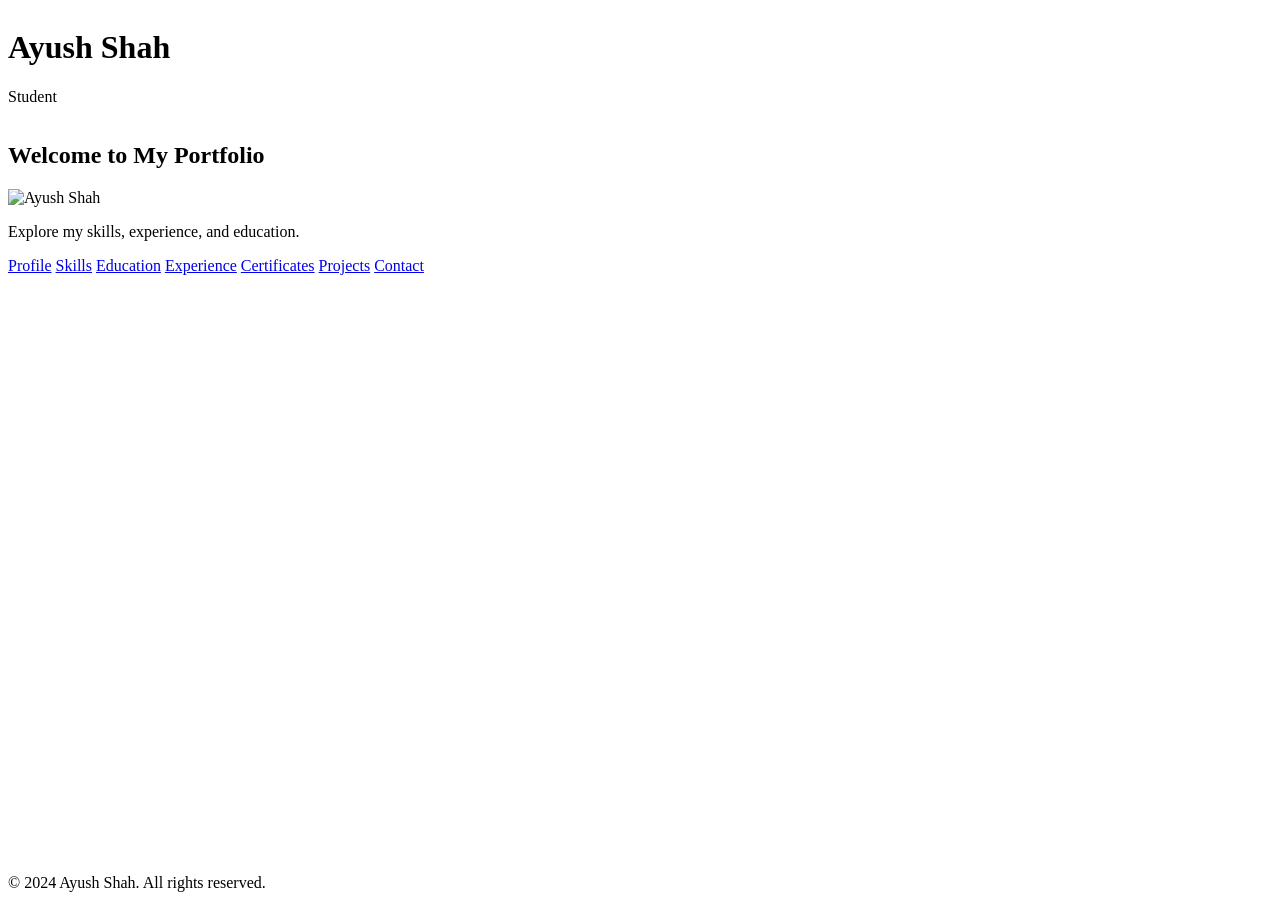
==== index.html @ 20c6b404 "new code" ====
<!DOCTYPE html>
<html lang="en">
<head>
    <meta charset="UTF-8">
    <meta name="viewport" content="width=device-width, initial-scale=1.0">
    <title>Ayush Shah - Portfolio</title>
    <script src="https://cdn.tailwindcss.com"></script>
    <link rel="icon" href="profile1.jpg" type="image/jpg">

    <style>
        /* Ensure the footer sticks to the bottom */
        body {
            display: flex;
            flex-direction: column;
            min-height: 100vh;
        }

        main {
            flex: 10; /* Push the footer to the bottom */
        }
    </style>
</head>
<body class="bg-gray-50 text-gray-800">
    <!-- Header -->
    <header class="bg-blue-600 text-white py-4">
        <div class="container mx-auto text-center">
            <h1 class="text-4xl font-bold">Ayush Shah</h1>
            <p class="text-lg">Student</p>
        </div>
    </header>

    <!-- Main Content -->
    <main class="container mx-auto text-center py-10">
        <h2 class="text-2xl font-bold mb-6">Welcome to My Portfolio</h2>
          <div class="mb-6">
            <img src="profile1.jpg" alt="Ayush Shah" class="w-48 h-48 rounded-full mx-auto shadow-lg">
        </div>
        <p class="mb-8 text-gray-600">Explore my skills, experience, and education.</p>
       <div class="flex flex-wrap justify-center space-x-4">
    <a href="profile.html" class="px-6 py-2 bg-blue-500 text-white rounded hover:bg-blue-700 mb-4">Profile</a>
    <a href="skills.html" class="px-6 py-2 bg-blue-500 text-white rounded hover:bg-blue-700 mb-4">Skills</a>
    <a href="education.html" class="px-6 py-2 bg-blue-500 text-white rounded hover:bg-blue-700 mb-4">Education</a>
    <a href="experience.html" class="px-6 py-2 bg-blue-500 text-white rounded hover:bg-blue-700 mb-4">Experience</a>
    <a href="certificates.html" class="px-6 py-2 bg-blue-500 text-white rounded hover:bg-blue-700 mb-4">Certificates</a>
   
    <a href="projects.html" class="px-4 py-2 bg-blue-500 text-white rounded hover:bg-blue-700 mb-4">Projects</a>
    <a href="contact.html" class="px-6 py-2 bg-blue-500 text-white rounded hover:bg-blue-700 mb-4">Contact</a>
</div>

    </main>

    <!-- Footer -->
    <footer class="bg-gray-800 text-white py-4 text-center">
        <p>© 2024 Ayush Shah. All rights reserved.</p>
    </footer>
</body>
</html>
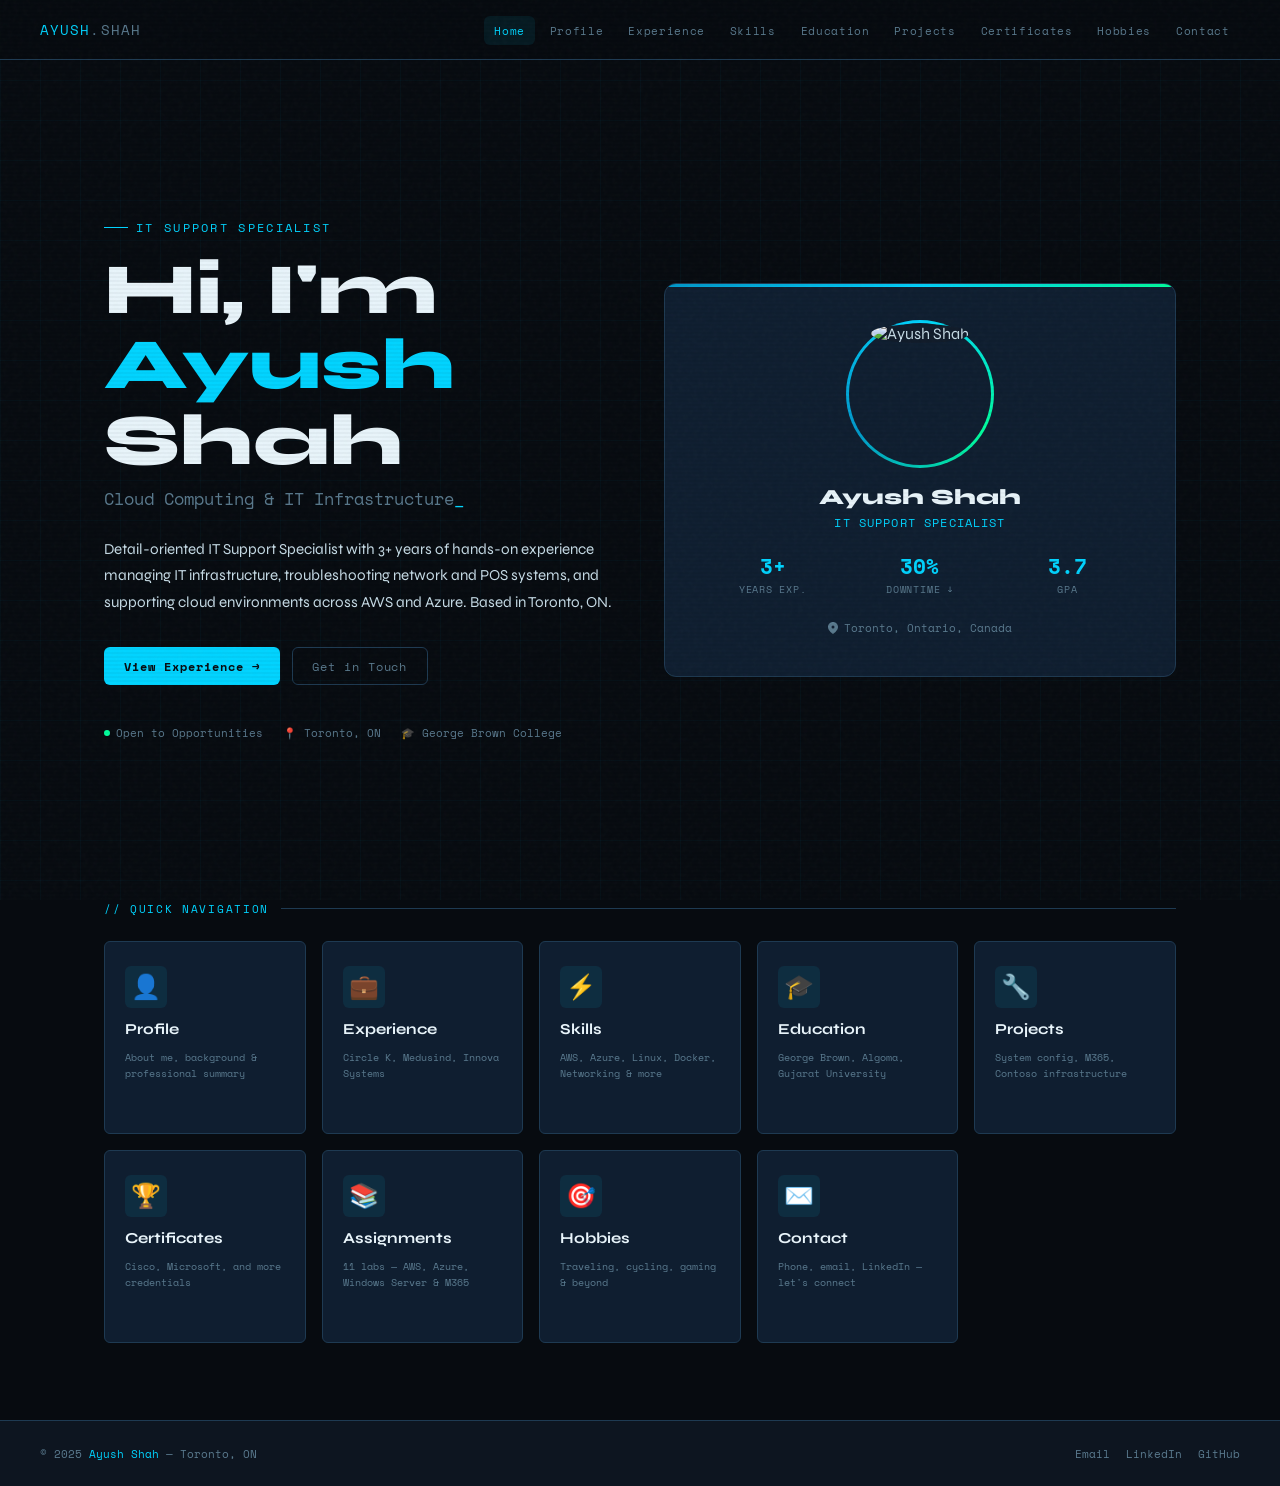
==== commit 3147fad8: "Add files via upload" ====
--- a/index.html
+++ b/index.html
@@ -1,57 +1,383 @@
-<!DOCTYPE html>
-<html lang="en">
-<head>
-    <meta charset="UTF-8">
-    <meta name="viewport" content="width=device-width, initial-scale=1.0">
-    <title>Ayush Shah - Portfolio</title>
-    <script src="https://cdn.tailwindcss.com"></script>
-    <link rel="icon" href="profile1.jpg" type="image/jpg">
-
-    <style>
-        /* Ensure the footer sticks to the bottom */
-        body {
-            display: flex;
-            flex-direction: column;
-            min-height: 100vh;
-        }
-
-        main {
-            flex: 10; /* Push the footer to the bottom */
-        }
-    </style>
-</head>
-<body class="bg-gray-50 text-gray-800">
-    <!-- Header -->
-    <header class="bg-blue-600 text-white py-4">
-        <div class="container mx-auto text-center">
-            <h1 class="text-4xl font-bold">Ayush Shah</h1>
-            <p class="text-lg">Student</p>
-        </div>
-    </header>
-
-    <!-- Main Content -->
-    <main class="container mx-auto text-center py-10">
-        <h2 class="text-2xl font-bold mb-6">Welcome to My Portfolio</h2>
-          <div class="mb-6">
-            <img src="profile1.jpg" alt="Ayush Shah" class="w-48 h-48 rounded-full mx-auto shadow-lg">
-        </div>
-        <p class="mb-8 text-gray-600">Explore my skills, experience, and education.</p>
-       <div class="flex flex-wrap justify-center space-x-4">
-    <a href="profile.html" class="px-6 py-2 bg-blue-500 text-white rounded hover:bg-blue-700 mb-4">Profile</a>
-    <a href="skills.html" class="px-6 py-2 bg-blue-500 text-white rounded hover:bg-blue-700 mb-4">Skills</a>
-    <a href="education.html" class="px-6 py-2 bg-blue-500 text-white rounded hover:bg-blue-700 mb-4">Education</a>
-    <a href="experience.html" class="px-6 py-2 bg-blue-500 text-white rounded hover:bg-blue-700 mb-4">Experience</a>
-    <a href="certificates.html" class="px-6 py-2 bg-blue-500 text-white rounded hover:bg-blue-700 mb-4">Certificates</a>
-   
-    <a href="projects.html" class="px-4 py-2 bg-blue-500 text-white rounded hover:bg-blue-700 mb-4">Projects</a>
-    <a href="contact.html" class="px-6 py-2 bg-blue-500 text-white rounded hover:bg-blue-700 mb-4">Contact</a>
-</div>
-
-    </main>
-
-    <!-- Footer -->
-    <footer class="bg-gray-800 text-white py-4 text-center">
-        <p>© 2024 Ayush Shah. All rights reserved.</p>
-    </footer>
-</body>
-</html>
+<!DOCTYPE html>
+<html lang="en">
+<head>
+  <meta charset="UTF-8">
+  <meta name="viewport" content="width=device-width, initial-scale=1.0">
+  <title>Ayush Shah — IT Support Specialist</title>
+  <link rel="icon" href="profile1.jpg" type="image/jpg">
+  <link rel="stylesheet" href="style.css">
+  <style>
+    /* ── HERO ── */
+    .hero {
+      min-height: calc(100vh - 60px);
+      display: grid;
+      grid-template-columns: 1fr 1fr;
+      gap: 3rem;
+      align-items: center;
+      padding: clamp(2rem, 6vw, 5rem) clamp(1rem, 5vw, 4rem);
+      max-width: 1200px;
+      margin: 0 auto;
+    }
+    @media (max-width: 768px) {
+      .hero { grid-template-columns: 1fr; text-align: center; gap: 2rem; padding-top: 2.5rem; }
+      .hero-right { order: -1; }
+    }
+
+    .hero-eyebrow {
+      font-family: var(--mono);
+      font-size: 0.72rem;
+      color: var(--accent);
+      letter-spacing: 0.2em;
+      text-transform: uppercase;
+      margin-bottom: 1rem;
+      display: flex; align-items: center; gap: 0.5rem;
+    }
+    .hero-eyebrow::before {
+      content: '';
+      width: 24px; height: 1px;
+      background: var(--accent);
+    }
+    @media (max-width: 768px) {
+      .hero-eyebrow { justify-content: center; }
+      .hero-eyebrow::before { display: none; }
+    }
+
+    .hero h1 {
+      font-family: var(--sans);
+      font-size: clamp(2.5rem, 6vw, 4.5rem);
+      font-weight: 800;
+      color: var(--text-bright);
+      line-height: 1.05;
+      margin-bottom: 0.5rem;
+    }
+    .hero h1 .name-accent { color: var(--accent); }
+
+    .hero-role {
+      font-family: var(--mono);
+      font-size: clamp(0.9rem, 2vw, 1.05rem);
+      color: var(--text-dim);
+      margin-bottom: 1.5rem;
+      min-height: 1.5em;
+    }
+
+    .hero-summary {
+      font-size: clamp(0.88rem, 1.5vw, 0.95rem);
+      color: var(--text);
+      line-height: 1.75;
+      max-width: 520px;
+      margin-bottom: 2rem;
+    }
+    @media (max-width: 768px) { .hero-summary { margin: 0 auto 2rem; } }
+
+    .hero-cta {
+      display: flex; flex-wrap: wrap; gap: 0.75rem;
+      margin-bottom: 2.5rem;
+    }
+    @media (max-width: 768px) { .hero-cta { justify-content: center; } }
+
+    .hero-meta {
+      display: flex; flex-wrap: wrap; gap: 1.25rem;
+      font-family: var(--mono); font-size: 0.68rem;
+      color: var(--text-dim);
+    }
+    @media (max-width: 768px) { .hero-meta { justify-content: center; } }
+    .hero-meta span { display: flex; align-items: center; gap: 0.35rem; }
+    .dot-green { width: 6px; height: 6px; background: var(--green); border-radius: 50%; animation: pulse-glow 2s infinite; }
+
+    /* ── Profile card ── */
+    .profile-card {
+      background: var(--panel);
+      border: 1px solid var(--border);
+      border-radius: 12px;
+      padding: 2.5rem;
+      text-align: center;
+      position: relative;
+      overflow: hidden;
+    }
+    .profile-card::before {
+      content: '';
+      position: absolute; top: 0; left: 0; right: 0; height: 3px;
+      background: linear-gradient(90deg, var(--accent2), var(--accent), var(--green));
+    }
+    .profile-img-wrap {
+      width: 140px; height: 140px;
+      margin: 0 auto 1.25rem;
+      position: relative;
+    }
+    .profile-img-wrap::before {
+      content: '';
+      position: absolute; inset: -4px;
+      border-radius: 50%;
+      background: conic-gradient(var(--accent), var(--green), var(--accent2), var(--accent));
+      animation: spin 4s linear infinite;
+    }
+    @keyframes spin { to { transform: rotate(360deg); } }
+    .profile-img-wrap::after {
+      content: '';
+      position: absolute; inset: -1px;
+      border-radius: 50%;
+      background: var(--panel);
+    }
+    .profile-img-wrap img {
+      position: relative; z-index: 1;
+      width: 100%; height: 100%;
+      border-radius: 50%;
+      object-fit: cover;
+    }
+    .profile-name {
+      font-family: var(--sans);
+      font-size: 1.35rem;
+      font-weight: 800;
+      color: var(--text-bright);
+      margin-bottom: 0.25rem;
+    }
+    .profile-title {
+      font-family: var(--mono);
+      font-size: 0.72rem;
+      color: var(--accent);
+      letter-spacing: 0.1em;
+      text-transform: uppercase;
+      margin-bottom: 1.25rem;
+    }
+    .profile-stats {
+      display: grid; grid-template-columns: 1fr 1fr 1fr;
+      gap: 0.75rem; margin-bottom: 1.5rem;
+    }
+    .p-stat { text-align: center; }
+    .p-stat-num {
+      font-family: var(--mono);
+      font-size: 1.3rem;
+      font-weight: 700;
+      color: var(--accent);
+    }
+    .p-stat-lbl {
+      font-family: var(--mono);
+      font-size: 0.6rem;
+      color: var(--text-dim);
+      letter-spacing: 0.08em;
+      text-transform: uppercase;
+    }
+    .profile-location {
+      font-family: var(--mono);
+      font-size: 0.68rem;
+      color: var(--text-dim);
+      display: flex; align-items: center; justify-content: center; gap: 0.4rem;
+    }
+
+    /* ── Nav cards ── */
+    .nav-section {
+      padding: 0 clamp(1rem, 5vw, 4rem) clamp(3rem, 6vw, 5rem);
+      max-width: 1200px;
+      margin: 0 auto;
+    }
+    .nav-cards {
+      display: grid;
+      grid-template-columns: repeat(auto-fill, minmax(200px, 1fr));
+      gap: 1rem;
+    }
+    .nav-card {
+      background: var(--panel);
+      border: 1px solid var(--border);
+      border-radius: var(--radius);
+      padding: 1.5rem 1.25rem;
+      text-decoration: none;
+      display: flex; flex-direction: column; gap: 0.75rem;
+      transition: all var(--transition);
+      position: relative; overflow: hidden;
+      cursor: pointer;
+    }
+    .nav-card::after {
+      content: '';
+      position: absolute; inset: 0;
+      background: radial-gradient(circle at 50% 0%, rgba(0,212,255,0.06) 0%, transparent 70%);
+      opacity: 0;
+      transition: opacity var(--transition);
+    }
+    .nav-card:hover {
+      border-color: var(--accent);
+      transform: translateY(-3px);
+      box-shadow: 0 12px 40px rgba(0,212,255,0.1);
+    }
+    .nav-card:hover::after { opacity: 1; }
+    .nav-card-icon {
+      font-size: 1.5rem;
+      width: 42px; height: 42px;
+      background: rgba(0,212,255,0.08);
+      border-radius: var(--radius);
+      display: flex; align-items: center; justify-content: center;
+    }
+    .nav-card-title {
+      font-family: var(--sans);
+      font-size: 0.95rem;
+      font-weight: 700;
+      color: var(--text-bright);
+    }
+    .nav-card-desc {
+      font-family: var(--mono);
+      font-size: 0.65rem;
+      color: var(--text-dim);
+      line-height: 1.5;
+    }
+    .nav-card-arrow {
+      font-family: var(--mono);
+      font-size: 0.65rem;
+      color: var(--accent);
+      opacity: 0;
+      transform: translateX(-6px);
+      transition: all var(--transition);
+      margin-top: auto;
+    }
+    .nav-card:hover .nav-card-arrow {
+      opacity: 1;
+      transform: translateX(0);
+    }
+  </style>
+</head>
+<body>
+  <div class="grid-bg"></div>
+
+  <!-- Navigation -->
+  <nav>
+    <a href="index.html" class="nav-brand">AYUSH<span>.SHAH</span></a>
+    <button class="nav-toggle" id="navToggle" aria-label="Menu">
+      <span></span><span></span><span></span>
+    </button>
+    <ul class="nav-links" id="navLinks">
+      <li><a href="index.html">Home</a></li>
+      <li><a href="profile.html">Profile</a></li>
+      <li><a href="experience.html">Experience</a></li>
+      <li><a href="skills.html">Skills</a></li>
+      <li><a href="education.html">Education</a></li>
+      <li><a href="projects.html">Projects</a></li>
+      <li><a href="certificates.html">Certificates</a></li>
+      <li><a href="hobbies.html">Hobbies</a></li>
+      <li><a href="contact.html">Contact</a></li>
+    </ul>
+  </nav>
+
+  <div class="page-wrapper">
+    <!-- Hero -->
+    <section class="hero">
+      <div class="hero-left animate-up">
+        <p class="hero-eyebrow">IT Support Specialist</p>
+        <h1>Hi, I'm <span class="name-accent">Ayush</span><br>Shah</h1>
+        <p class="hero-role cursor-blink">Cloud Computing &amp; IT Infrastructure</p>
+        <p class="hero-summary">
+          Detail-oriented IT Support Specialist with 3+ years of hands-on experience managing IT infrastructure, troubleshooting network and POS systems, and supporting cloud environments across AWS and Azure. Based in Toronto, ON.
+        </p>
+        <div class="hero-cta">
+          <a href="experience.html" class="btn btn-primary">View Experience →</a>
+          <a href="contact.html" class="btn btn-outline">Get in Touch</a>
+        </div>
+        <div class="hero-meta">
+          <span><span class="dot-green"></span> Open to Opportunities</span>
+          <span>📍 Toronto, ON</span>
+          <span>🎓 George Brown College</span>
+        </div>
+      </div>
+
+      <div class="hero-right animate-up-d2">
+        <div class="profile-card">
+          <div class="profile-img-wrap">
+            <img src="profile1.jpg" alt="Ayush Shah" onerror="this.style.background='var(--bg3)';this.removeAttribute('src')">
+          </div>
+          <div class="profile-name">Ayush Shah</div>
+          <div class="profile-title">IT Support Specialist</div>
+          <div class="profile-stats">
+            <div class="p-stat">
+              <div class="p-stat-num">3+</div>
+              <div class="p-stat-lbl">Years Exp.</div>
+            </div>
+            <div class="p-stat">
+              <div class="p-stat-num">30%</div>
+              <div class="p-stat-lbl">Downtime ↓</div>
+            </div>
+            <div class="p-stat">
+              <div class="p-stat-num">3.7</div>
+              <div class="p-stat-lbl">GPA</div>
+            </div>
+          </div>
+          <div class="profile-location">
+            <svg width="10" height="12" viewBox="0 0 10 12" fill="none"><path d="M5 0C2.24 0 0 2.24 0 5c0 3.75 5 7 5 7s5-3.25 5-7c0-2.76-2.24-5-5-5zm0 6.5A1.5 1.5 0 1 1 5 3.5a1.5 1.5 0 0 1 0 3z" fill="currentColor"/></svg>
+            Toronto, Ontario, Canada
+          </div>
+        </div>
+      </div>
+    </section>
+
+    <!-- Dashboard Nav Cards -->
+    <section class="nav-section">
+      <p class="section-title animate-up-d3">// quick navigation</p>
+      <div class="nav-cards">
+        <a href="profile.html" class="nav-card animate-up-d1">
+          <div class="nav-card-icon">👤</div>
+          <div class="nav-card-title">Profile</div>
+          <div class="nav-card-desc">About me, background & professional summary</div>
+          <div class="nav-card-arrow">→ view profile</div>
+        </a>
+        <a href="experience.html" class="nav-card animate-up-d2">
+          <div class="nav-card-icon">💼</div>
+          <div class="nav-card-title">Experience</div>
+          <div class="nav-card-desc">Circle K, Medusind, Innova Systems</div>
+          <div class="nav-card-arrow">→ view experience</div>
+        </a>
+        <a href="skills.html" class="nav-card animate-up-d2">
+          <div class="nav-card-icon">⚡</div>
+          <div class="nav-card-title">Skills</div>
+          <div class="nav-card-desc">AWS, Azure, Linux, Docker, Networking & more</div>
+          <div class="nav-card-arrow">→ view skills</div>
+        </a>
+        <a href="education.html" class="nav-card animate-up-d3">
+          <div class="nav-card-icon">🎓</div>
+          <div class="nav-card-title">Education</div>
+          <div class="nav-card-desc">George Brown, Algoma, Gujarat University</div>
+          <div class="nav-card-arrow">→ view education</div>
+        </a>
+        <a href="projects.html" class="nav-card animate-up-d3">
+          <div class="nav-card-icon">🔧</div>
+          <div class="nav-card-title">Projects</div>
+          <div class="nav-card-desc">System config, M365, Contoso infrastructure</div>
+          <div class="nav-card-arrow">→ view projects</div>
+        </a>
+        <a href="certificates.html" class="nav-card animate-up-d4">
+          <div class="nav-card-icon">🏆</div>
+          <div class="nav-card-title">Certificates</div>
+          <div class="nav-card-desc">Cisco, Microsoft, and more credentials</div>
+          <div class="nav-card-arrow">→ view certificates</div>
+        </a>
+        <a href="assignments.html" class="nav-card animate-up-d4">
+          <div class="nav-card-icon">📚</div>
+          <div class="nav-card-title">Assignments</div>
+          <div class="nav-card-desc">11 labs — AWS, Azure, Windows Server & M365</div>
+          <div class="nav-card-arrow">→ view assignments</div>
+        </a>
+        <a href="hobbies.html" class="nav-card animate-up-d4">
+          <div class="nav-card-icon">🎯</div>
+          <div class="nav-card-title">Hobbies</div>
+          <div class="nav-card-desc">Traveling, cycling, gaming & beyond</div>
+          <div class="nav-card-arrow">→ view hobbies</div>
+        </a>
+        <a href="contact.html" class="nav-card animate-up-d5">
+          <div class="nav-card-icon">✉️</div>
+          <div class="nav-card-title">Contact</div>
+          <div class="nav-card-desc">Phone, email, LinkedIn — let's connect</div>
+          <div class="nav-card-arrow">→ get in touch</div>
+        </a>
+      </div>
+    </section>
+  </div>
+
+  <footer>
+    <div class="footer-left">
+      © 2025 <a href="index.html">Ayush Shah</a> — Toronto, ON
+    </div>
+    <div class="footer-links">
+      <a href="mailto:ayush28shah@gmail.com">Email</a>
+      <a href="https://www.linkedin.com/in/beayushman" target="_blank">LinkedIn</a>
+      <a href="https://github.com/Ayush28shah" target="_blank">GitHub</a>
+    </div>
+  </footer>
+
+  <script src="script.js"></script>
+</body>
+</html>
--- a/style.css
+++ b/style.css
@@ -0,0 +1,446 @@
+/* ==========================================
+   AYUSH SHAH PORTFOLIO — GLOBAL STYLES
+   Dark Tech / Terminal Aesthetic
+   ========================================== */
+
+@import url('https://fonts.googleapis.com/css2?family=Space+Mono:ital,wght@0,400;0,700;1,400&family=Syne:wght@400;600;700;800&display=swap');
+
+:root {
+  --bg:        #070b10;
+  --bg2:       #0d1520;
+  --bg3:       #111c2b;
+  --panel:     #0f1e30;
+  --border:    #1e3a52;
+  --accent:    #00d4ff;
+  --accent2:   #0099cc;
+  --green:     #00ff9d;
+  --yellow:    #ffd166;
+  --red:       #ff4d6d;
+  --text:      #c8dde8;
+  --text-dim:  #5a7a8e;
+  --text-bright: #e8f4fa;
+  --mono:      'Space Mono', monospace;
+  --sans:      'Syne', sans-serif;
+  --radius:    6px;
+  --transition: 0.25s cubic-bezier(0.4, 0, 0.2, 1);
+}
+
+*, *::before, *::after { box-sizing: border-box; margin: 0; padding: 0; }
+
+html { scroll-behavior: smooth; }
+
+body {
+  background: var(--bg);
+  color: var(--text);
+  font-family: var(--sans);
+  min-height: 100vh;
+  display: flex;
+  flex-direction: column;
+  overflow-x: hidden;
+}
+
+/* ── Noise texture overlay ── */
+body::before {
+  content: '';
+  position: fixed; inset: 0;
+  background-image: url("data:image/svg+xml,%3Csvg viewBox='0 0 200 200' xmlns='http://www.w3.org/2000/svg'%3E%3Cfilter id='n'%3E%3CfeTurbulence type='fractalNoise' baseFrequency='0.9' numOctaves='4' stitchTiles='stitch'/%3E%3C/filter%3E%3Crect width='100%25' height='100%25' filter='url(%23n)' opacity='0.04'/%3E%3C/svg%3E");
+  pointer-events: none; z-index: 999;
+  opacity: 0.6;
+}
+
+/* ── Scanline effect ── */
+body::after {
+  content: '';
+  position: fixed; inset: 0;
+  background: repeating-linear-gradient(0deg, transparent, transparent 2px, rgba(0,0,0,0.03) 2px, rgba(0,0,0,0.03) 4px);
+  pointer-events: none; z-index: 998;
+}
+
+/* ── Grid background ── */
+.grid-bg {
+  position: fixed; inset: 0;
+  background-image:
+    linear-gradient(rgba(0,212,255,0.03) 1px, transparent 1px),
+    linear-gradient(90deg, rgba(0,212,255,0.03) 1px, transparent 1px);
+  background-size: 40px 40px;
+  pointer-events: none; z-index: 0;
+}
+
+/* ======== NAVIGATION ======== */
+nav {
+  position: fixed; top: 0; left: 0; right: 0;
+  z-index: 100;
+  background: rgba(7, 11, 16, 0.92);
+  backdrop-filter: blur(12px);
+  border-bottom: 1px solid var(--border);
+  padding: 0 clamp(1rem, 4vw, 2.5rem);
+  height: 60px;
+  display: flex; align-items: center; justify-content: space-between;
+}
+
+.nav-brand {
+  font-family: var(--mono);
+  font-size: 0.85rem;
+  color: var(--accent);
+  text-decoration: none;
+  letter-spacing: 0.08em;
+}
+.nav-brand span { color: var(--text-dim); }
+
+.nav-links {
+  display: flex; gap: 0.25rem;
+  list-style: none;
+}
+
+.nav-links a {
+  font-family: var(--mono);
+  font-size: 0.7rem;
+  color: var(--text-dim);
+  text-decoration: none;
+  padding: 0.35rem 0.65rem;
+  border-radius: var(--radius);
+  letter-spacing: 0.06em;
+  transition: color var(--transition), background var(--transition);
+  white-space: nowrap;
+}
+
+.nav-links a:hover,
+.nav-links a.active {
+  color: var(--accent);
+  background: rgba(0,212,255,0.08);
+}
+
+/* hamburger */
+.nav-toggle {
+  display: none;
+  flex-direction: column; gap: 5px; cursor: pointer;
+  background: none; border: none; padding: 4px;
+}
+.nav-toggle span {
+  display: block; width: 22px; height: 2px;
+  background: var(--accent); border-radius: 2px;
+  transition: transform var(--transition), opacity var(--transition);
+}
+
+/* mobile nav */
+@media (max-width: 768px) {
+  .nav-toggle { display: flex; }
+  .nav-links {
+    position: fixed; top: 60px; left: 0; right: 0;
+    background: rgba(7,11,16,0.98);
+    backdrop-filter: blur(16px);
+    border-bottom: 1px solid var(--border);
+    flex-direction: column; gap: 0;
+    padding: 0.5rem 0;
+    transform: translateY(-110%);
+    transition: transform var(--transition);
+    pointer-events: none;
+  }
+  .nav-links.open {
+    transform: translateY(0);
+    pointer-events: all;
+  }
+  .nav-links a {
+    padding: 0.75rem 1.5rem;
+    font-size: 0.8rem;
+    border-radius: 0;
+  }
+}
+
+/* ======== PAGE WRAPPER ======== */
+.page-wrapper {
+  position: relative;
+  z-index: 1;
+  flex: 1;
+  padding-top: 60px;
+}
+
+/* ======== PAGE HEADER ======== */
+.page-header {
+  padding: clamp(2.5rem, 6vw, 4rem) clamp(1rem, 5vw, 3rem) clamp(1.5rem, 3vw, 2rem);
+  border-bottom: 1px solid var(--border);
+  background: linear-gradient(135deg, var(--bg2) 0%, var(--bg) 100%);
+}
+
+.page-header .breadcrumb {
+  font-family: var(--mono);
+  font-size: 0.7rem;
+  color: var(--text-dim);
+  letter-spacing: 0.1em;
+  margin-bottom: 0.75rem;
+}
+.page-header .breadcrumb a {
+  color: var(--accent);
+  text-decoration: none;
+}
+.page-header .breadcrumb a:hover { text-decoration: underline; }
+
+.page-header h1 {
+  font-family: var(--sans);
+  font-size: clamp(2rem, 5vw, 3.5rem);
+  font-weight: 800;
+  color: var(--text-bright);
+  line-height: 1.1;
+}
+.page-header h1 .accent { color: var(--accent); }
+
+.page-header p {
+  font-family: var(--mono);
+  font-size: 0.8rem;
+  color: var(--text-dim);
+  margin-top: 0.5rem;
+  letter-spacing: 0.05em;
+}
+
+/* ======== CONTENT AREA ======== */
+.content {
+  max-width: 1100px;
+  margin: 0 auto;
+  padding: clamp(2rem, 4vw, 3.5rem) clamp(1rem, 4vw, 2.5rem);
+}
+
+/* ======== CARDS ======== */
+.card {
+  background: var(--panel);
+  border: 1px solid var(--border);
+  border-radius: var(--radius);
+  padding: clamp(1.25rem, 3vw, 2rem);
+  position: relative;
+  overflow: hidden;
+  transition: border-color var(--transition), transform var(--transition), box-shadow var(--transition);
+}
+.card::before {
+  content: '';
+  position: absolute; top: 0; left: 0; right: 0;
+  height: 2px;
+  background: linear-gradient(90deg, transparent, var(--accent), transparent);
+  opacity: 0;
+  transition: opacity var(--transition);
+}
+.card:hover {
+  border-color: var(--accent2);
+  transform: translateY(-2px);
+  box-shadow: 0 8px 30px rgba(0,212,255,0.08);
+}
+.card:hover::before { opacity: 1; }
+
+/* ======== TAGS ======== */
+.tag {
+  display: inline-block;
+  font-family: var(--mono);
+  font-size: 0.65rem;
+  padding: 0.2rem 0.55rem;
+  border-radius: 3px;
+  border: 1px solid var(--border);
+  color: var(--accent);
+  background: rgba(0,212,255,0.06);
+  letter-spacing: 0.08em;
+  text-transform: uppercase;
+}
+.tag.green { color: var(--green); border-color: rgba(0,255,157,0.25); background: rgba(0,255,157,0.06); }
+.tag.yellow { color: var(--yellow); border-color: rgba(255,209,102,0.25); background: rgba(255,209,102,0.06); }
+
+/* ======== SECTION TITLE ======== */
+.section-title {
+  font-family: var(--mono);
+  font-size: 0.7rem;
+  color: var(--accent);
+  letter-spacing: 0.15em;
+  text-transform: uppercase;
+  margin-bottom: 1.5rem;
+  display: flex; align-items: center; gap: 0.75rem;
+}
+.section-title::after {
+  content: '';
+  flex: 1; height: 1px;
+  background: var(--border);
+}
+
+/* ======== BUTTONS ======== */
+.btn {
+  display: inline-flex; align-items: center; gap: 0.5rem;
+  font-family: var(--mono);
+  font-size: 0.75rem;
+  padding: 0.6rem 1.2rem;
+  border-radius: var(--radius);
+  letter-spacing: 0.08em;
+  cursor: pointer;
+  transition: all var(--transition);
+  text-decoration: none;
+  border: 1px solid transparent;
+}
+.btn-primary {
+  background: var(--accent);
+  color: var(--bg);
+  font-weight: 700;
+}
+.btn-primary:hover {
+  background: #33ddff;
+  box-shadow: 0 0 20px rgba(0,212,255,0.3);
+}
+.btn-outline {
+  border-color: var(--border);
+  color: var(--text-dim);
+  background: transparent;
+}
+.btn-outline:hover {
+  border-color: var(--accent);
+  color: var(--accent);
+  background: rgba(0,212,255,0.06);
+}
+
+/* ======== PROGRESS BAR ======== */
+.progress-bar {
+  height: 4px;
+  background: var(--bg2);
+  border-radius: 2px;
+  overflow: hidden;
+}
+.progress-fill {
+  height: 100%;
+  background: linear-gradient(90deg, var(--accent2), var(--accent));
+  border-radius: 2px;
+  width: 0;
+  transition: width 1s cubic-bezier(0.4, 0, 0.2, 1);
+}
+
+/* ======== TIMELINE ======== */
+.timeline { position: relative; padding-left: 2rem; }
+.timeline::before {
+  content: '';
+  position: absolute; left: 0; top: 0.5rem; bottom: 0.5rem;
+  width: 1px; background: var(--border);
+}
+.timeline-item { position: relative; margin-bottom: 2.5rem; }
+.timeline-dot {
+  position: absolute; left: -2.35rem; top: 0.35rem;
+  width: 10px; height: 10px;
+  background: var(--accent);
+  border-radius: 50%;
+  box-shadow: 0 0 8px var(--accent);
+}
+.timeline-date {
+  font-family: var(--mono);
+  font-size: 0.68rem;
+  color: var(--accent);
+  letter-spacing: 0.08em;
+  margin-bottom: 0.35rem;
+}
+.timeline-title {
+  font-family: var(--sans);
+  font-size: 1.1rem;
+  font-weight: 700;
+  color: var(--text-bright);
+  margin-bottom: 0.2rem;
+}
+.timeline-sub {
+  font-family: var(--mono);
+  font-size: 0.72rem;
+  color: var(--text-dim);
+  margin-bottom: 0.75rem;
+}
+.timeline-list {
+  list-style: none;
+  display: flex; flex-direction: column; gap: 0.4rem;
+}
+.timeline-list li {
+  font-size: 0.88rem;
+  color: var(--text);
+  padding-left: 1.1rem;
+  position: relative;
+}
+.timeline-list li::before {
+  content: '▸';
+  position: absolute; left: 0;
+  color: var(--accent); font-size: 0.7rem;
+}
+
+/* ======== STAT BOX ======== */
+.stat-box {
+  text-align: center;
+  padding: 1.25rem;
+  background: var(--bg2);
+  border: 1px solid var(--border);
+  border-radius: var(--radius);
+}
+.stat-number {
+  font-family: var(--mono);
+  font-size: clamp(1.5rem, 3vw, 2rem);
+  font-weight: 700;
+  color: var(--accent);
+  line-height: 1;
+}
+.stat-label {
+  font-family: var(--mono);
+  font-size: 0.65rem;
+  color: var(--text-dim);
+  letter-spacing: 0.1em;
+  text-transform: uppercase;
+  margin-top: 0.35rem;
+}
+
+/* ======== FOOTER ======== */
+footer {
+  position: relative; z-index: 1;
+  border-top: 1px solid var(--border);
+  padding: 1.5rem clamp(1rem, 4vw, 2.5rem);
+  display: flex; align-items: center; justify-content: space-between; flex-wrap: wrap; gap: 1rem;
+  background: var(--bg2);
+}
+.footer-left {
+  font-family: var(--mono);
+  font-size: 0.7rem;
+  color: var(--text-dim);
+}
+.footer-left a { color: var(--accent); text-decoration: none; }
+.footer-links { display: flex; gap: 1rem; }
+.footer-links a {
+  font-family: var(--mono);
+  font-size: 0.7rem;
+  color: var(--text-dim);
+  text-decoration: none;
+  transition: color var(--transition);
+}
+.footer-links a:hover { color: var(--accent); }
+
+/* ======== ANIMATIONS ======== */
+@keyframes fadeUp {
+  from { opacity: 0; transform: translateY(20px); }
+  to   { opacity: 1; transform: translateY(0); }
+}
+@keyframes fadeIn {
+  from { opacity: 0; }
+  to   { opacity: 1; }
+}
+@keyframes pulse-glow {
+  0%, 100% { box-shadow: 0 0 5px rgba(0,212,255,0.3); }
+  50%       { box-shadow: 0 0 20px rgba(0,212,255,0.6); }
+}
+@keyframes blink {
+  0%, 100% { opacity: 1; }
+  50%       { opacity: 0; }
+}
+
+.animate-up { animation: fadeUp 0.5s ease both; }
+.animate-up-d1 { animation: fadeUp 0.5s 0.1s ease both; }
+.animate-up-d2 { animation: fadeUp 0.5s 0.2s ease both; }
+.animate-up-d3 { animation: fadeUp 0.5s 0.3s ease both; }
+.animate-up-d4 { animation: fadeUp 0.5s 0.4s ease both; }
+.animate-up-d5 { animation: fadeUp 0.5s 0.5s ease both; }
+
+.cursor-blink::after {
+  content: '_';
+  animation: blink 1s step-end infinite;
+  color: var(--accent);
+}
+
+/* ======== MISC UTILITIES ======== */
+.mono { font-family: var(--mono); }
+.accent-text { color: var(--accent); }
+.green-text { color: var(--green); }
+.dim { color: var(--text-dim); }
+.divider { height: 1px; background: var(--border); margin: 2rem 0; }
+.grid-2 { display: grid; grid-template-columns: repeat(auto-fit, minmax(280px, 1fr)); gap: 1.25rem; }
+.grid-3 { display: grid; grid-template-columns: repeat(auto-fit, minmax(200px, 1fr)); gap: 1rem; }
+.grid-4 { display: grid; grid-template-columns: repeat(auto-fit, minmax(160px, 1fr)); gap: 1rem; }
+.flex-wrap { display: flex; flex-wrap: wrap; gap: 0.5rem; }
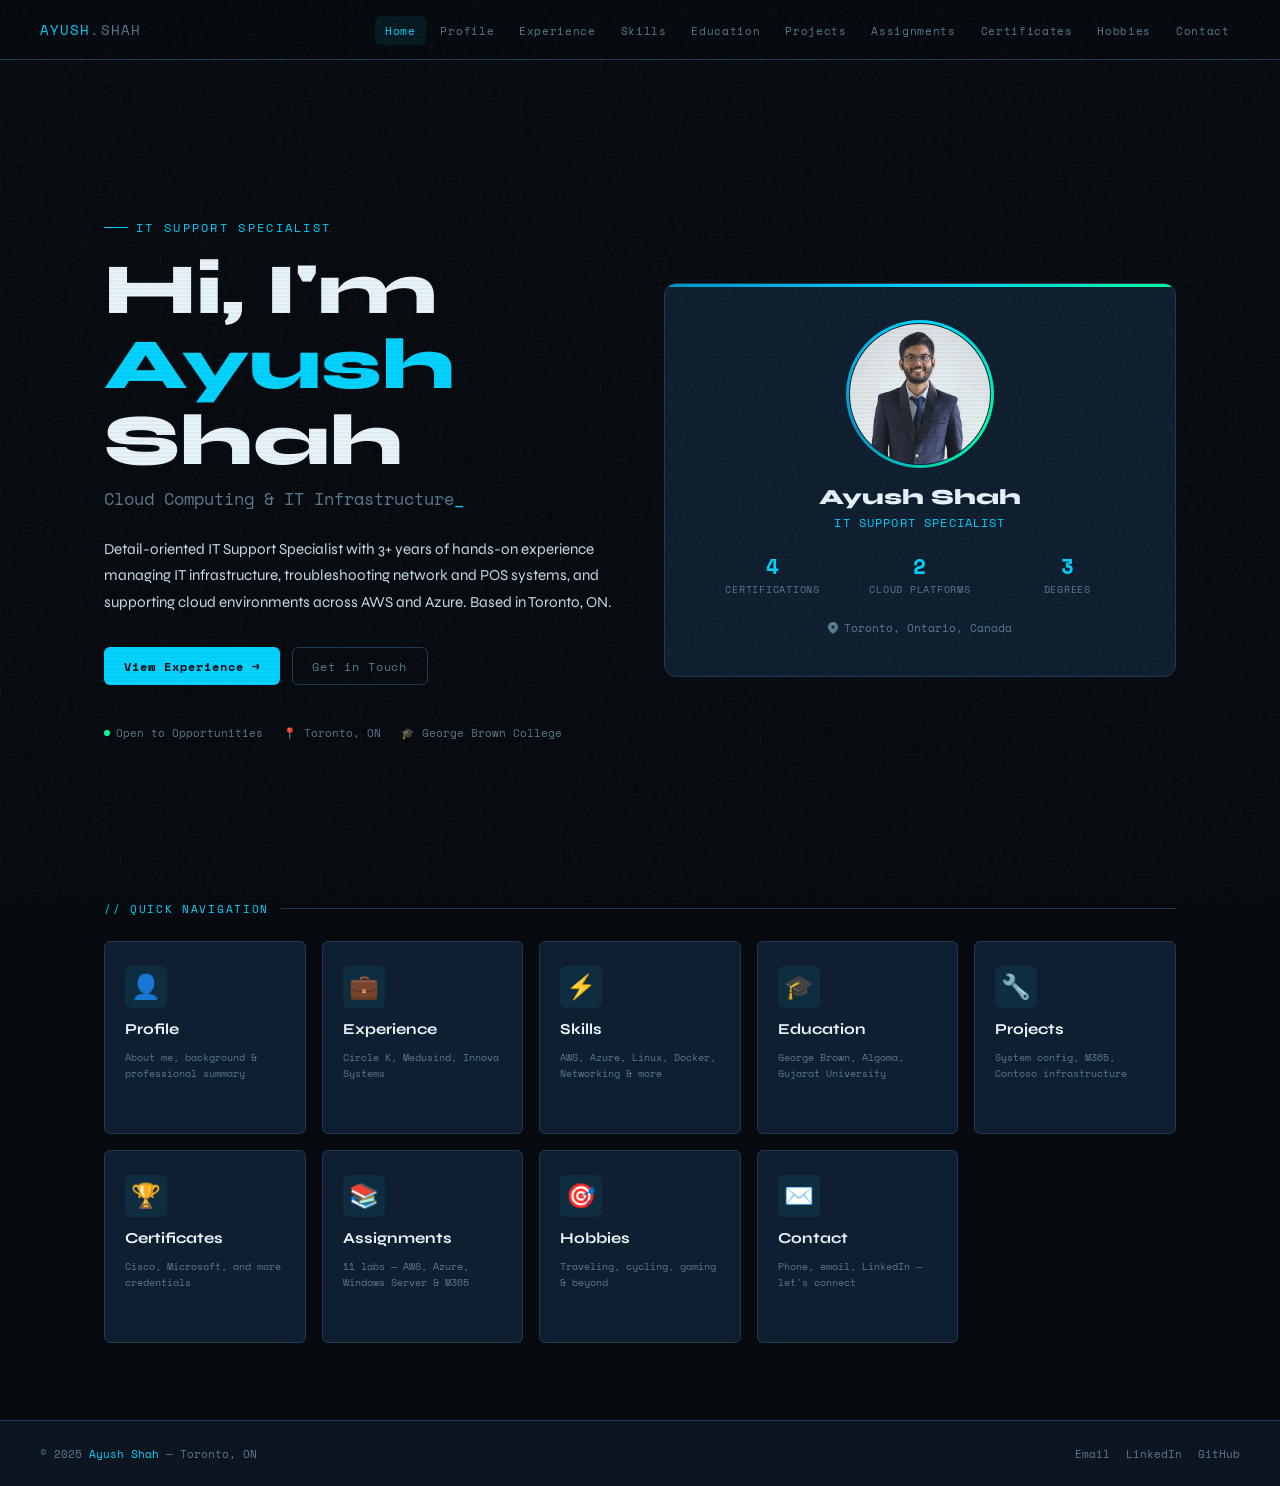
==== commit 66ab4481: "Add files via upload" ====
--- a/index.html
+++ b/index.html
@@ -249,11 +249,13 @@
       <li><a href="skills.html">Skills</a></li>
       <li><a href="education.html">Education</a></li>
       <li><a href="projects.html">Projects</a></li>
+      <li><a href="assignments.html">Assignments</a></li>
       <li><a href="certificates.html">Certificates</a></li>
       <li><a href="hobbies.html">Hobbies</a></li>
       <li><a href="contact.html">Contact</a></li>
     </ul>
   </nav>
+  <div class="nav-overlay" id="navOverlay"></div>
 
   <div class="page-wrapper">
     <!-- Hero -->
@@ -285,16 +287,16 @@
           <div class="profile-title">IT Support Specialist</div>
           <div class="profile-stats">
             <div class="p-stat">
-              <div class="p-stat-num">3+</div>
-              <div class="p-stat-lbl">Years Exp.</div>
+              <div class="p-stat-num">4</div>
+              <div class="p-stat-lbl">Certifications</div>
             </div>
             <div class="p-stat">
-              <div class="p-stat-num">30%</div>
-              <div class="p-stat-lbl">Downtime ↓</div>
+              <div class="p-stat-num">2</div>
+              <div class="p-stat-lbl">Cloud Platforms</div>
             </div>
             <div class="p-stat">
-              <div class="p-stat-num">3.7</div>
-              <div class="p-stat-lbl">GPA</div>
+              <div class="p-stat-num">3</div>
+              <div class="p-stat-lbl">Degrees</div>
             </div>
           </div>
           <div class="profile-location">
--- a/style.css
+++ b/style.css
@@ -70,7 +70,7 @@
 nav {
   position: fixed; top: 0; left: 0; right: 0;
   z-index: 100;
-  background: rgba(7, 11, 16, 0.92);
+  background: rgba(7, 11, 16, 0.96);
   backdrop-filter: blur(12px);
   border-bottom: 1px solid var(--border);
   padding: 0 clamp(1rem, 4vw, 2.5rem);
@@ -84,12 +84,14 @@
   color: var(--accent);
   text-decoration: none;
   letter-spacing: 0.08em;
+  flex-shrink: 0;
 }
 .nav-brand span { color: var(--text-dim); }
 
 .nav-links {
   display: flex; gap: 0.25rem;
   list-style: none;
+  flex-wrap: nowrap;
 }
 
 .nav-links a {
@@ -114,37 +116,61 @@
 .nav-toggle {
   display: none;
   flex-direction: column; gap: 5px; cursor: pointer;
-  background: none; border: none; padding: 4px;
+  background: none; border: none; padding: 8px;
+  z-index: 101;
 }
 .nav-toggle span {
   display: block; width: 22px; height: 2px;
   background: var(--accent); border-radius: 2px;
-  transition: transform var(--transition), opacity var(--transition);
-}
-
-/* mobile nav */
-@media (max-width: 768px) {
+  transition: transform 0.3s ease, opacity 0.3s ease;
+}
+.nav-toggle.open span:nth-child(1) { transform: translateY(7px) rotate(45deg); }
+.nav-toggle.open span:nth-child(2) { opacity: 0; }
+.nav-toggle.open span:nth-child(3) { transform: translateY(-7px) rotate(-45deg); }
+
+/* tablet + mobile nav — show hamburger at 1024px and below */
+@media (max-width: 1024px) {
   .nav-toggle { display: flex; }
   .nav-links {
-    position: fixed; top: 60px; left: 0; right: 0;
-    background: rgba(7,11,16,0.98);
-    backdrop-filter: blur(16px);
-    border-bottom: 1px solid var(--border);
+    position: fixed;
+    top: 60px; right: 0;
+    width: min(280px, 85vw);
+    height: calc(100vh - 60px);
+    background: rgba(7, 11, 16, 0.98);
+    backdrop-filter: blur(20px);
+    border-left: 1px solid var(--border);
     flex-direction: column; gap: 0;
-    padding: 0.5rem 0;
-    transform: translateY(-110%);
-    transition: transform var(--transition);
+    padding: 1rem 0;
+    transform: translateX(100%);
+    transition: transform 0.3s cubic-bezier(0.4, 0, 0.2, 1);
     pointer-events: none;
+    overflow-y: auto;
   }
   .nav-links.open {
-    transform: translateY(0);
+    transform: translateX(0);
     pointer-events: all;
   }
   .nav-links a {
-    padding: 0.75rem 1.5rem;
-    font-size: 0.8rem;
+    padding: 0.9rem 1.75rem;
+    font-size: 0.82rem;
     border-radius: 0;
+    border-bottom: 1px solid rgba(30,58,82,0.4);
   }
+  .nav-links a:hover { background: rgba(0,212,255,0.06); }
+}
+
+/* overlay behind sidebar on mobile */
+.nav-overlay {
+  display: none;
+  position: fixed; inset: 0;
+  background: rgba(0,0,0,0.5);
+  z-index: 99;
+  opacity: 0;
+  transition: opacity 0.3s ease;
+}
+.nav-overlay.open {
+  display: block;
+  opacity: 1;
 }
 
 /* ======== PAGE WRAPPER ======== */
